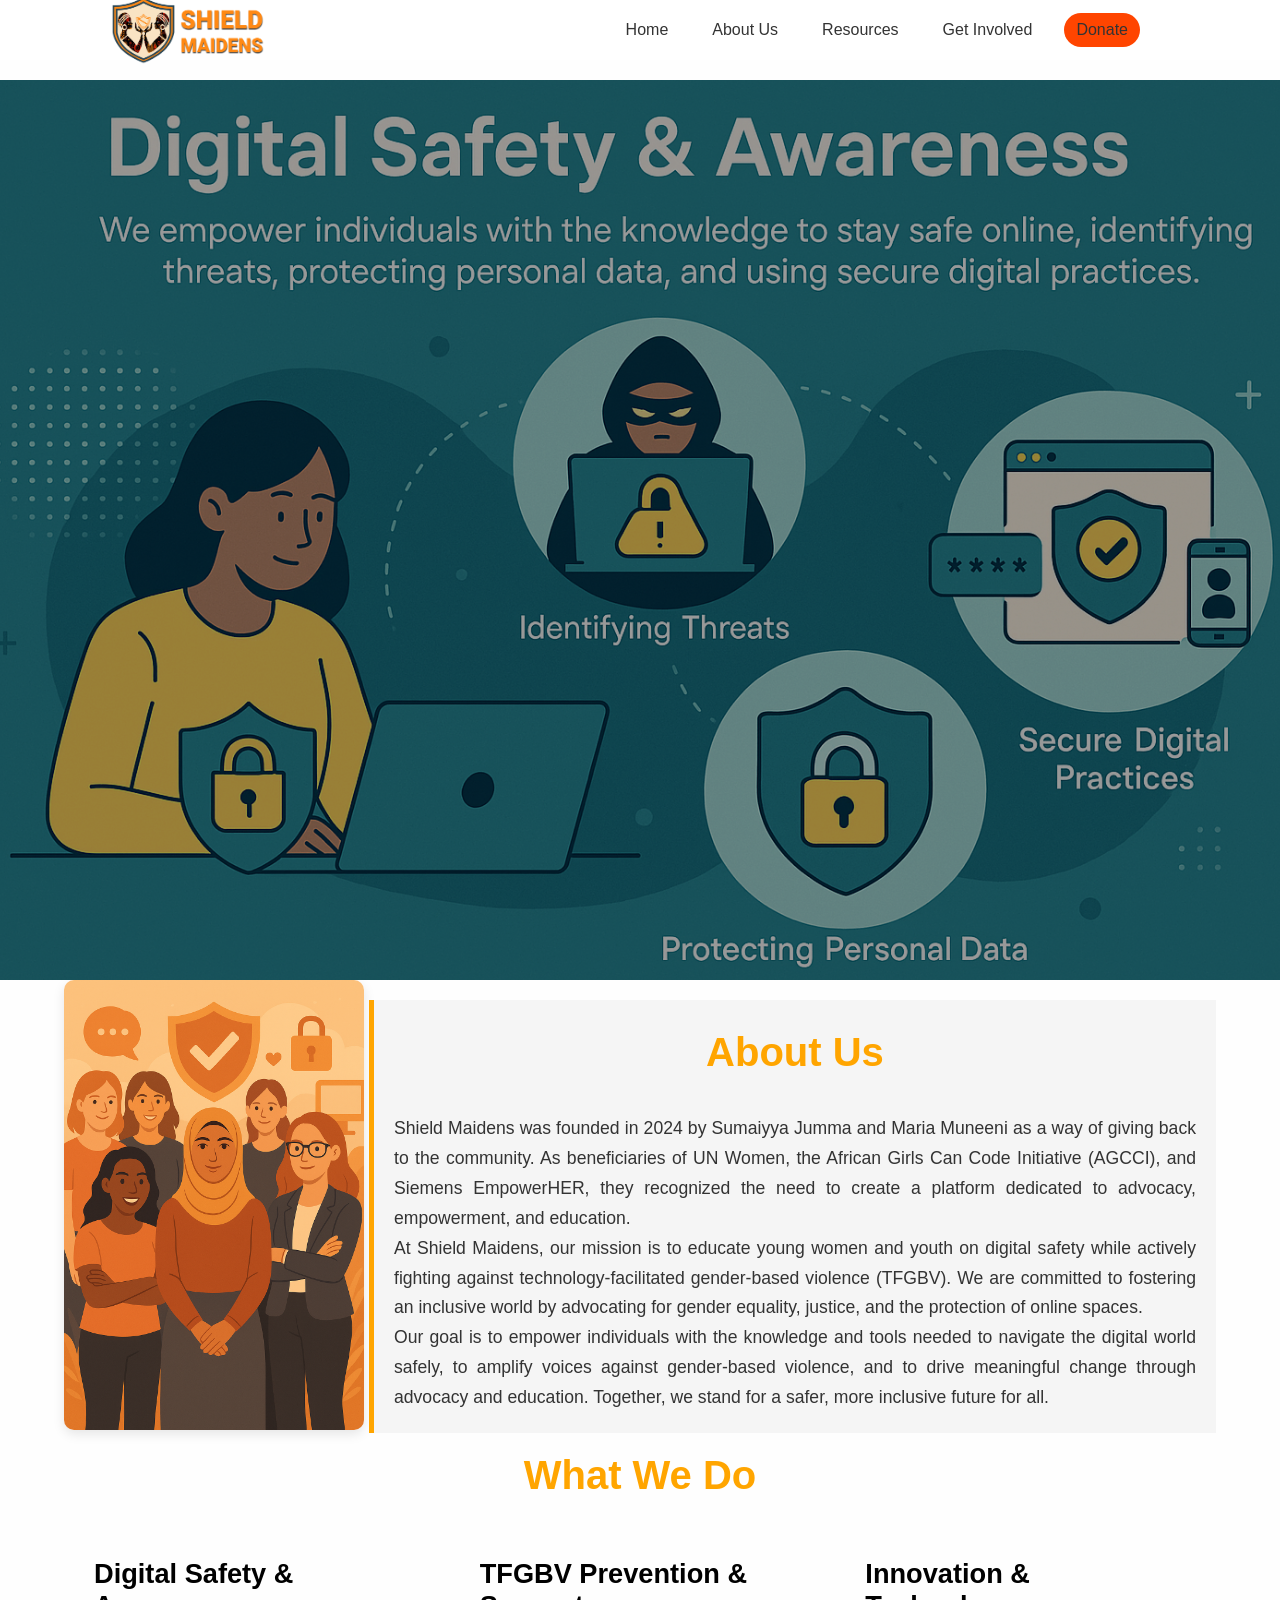
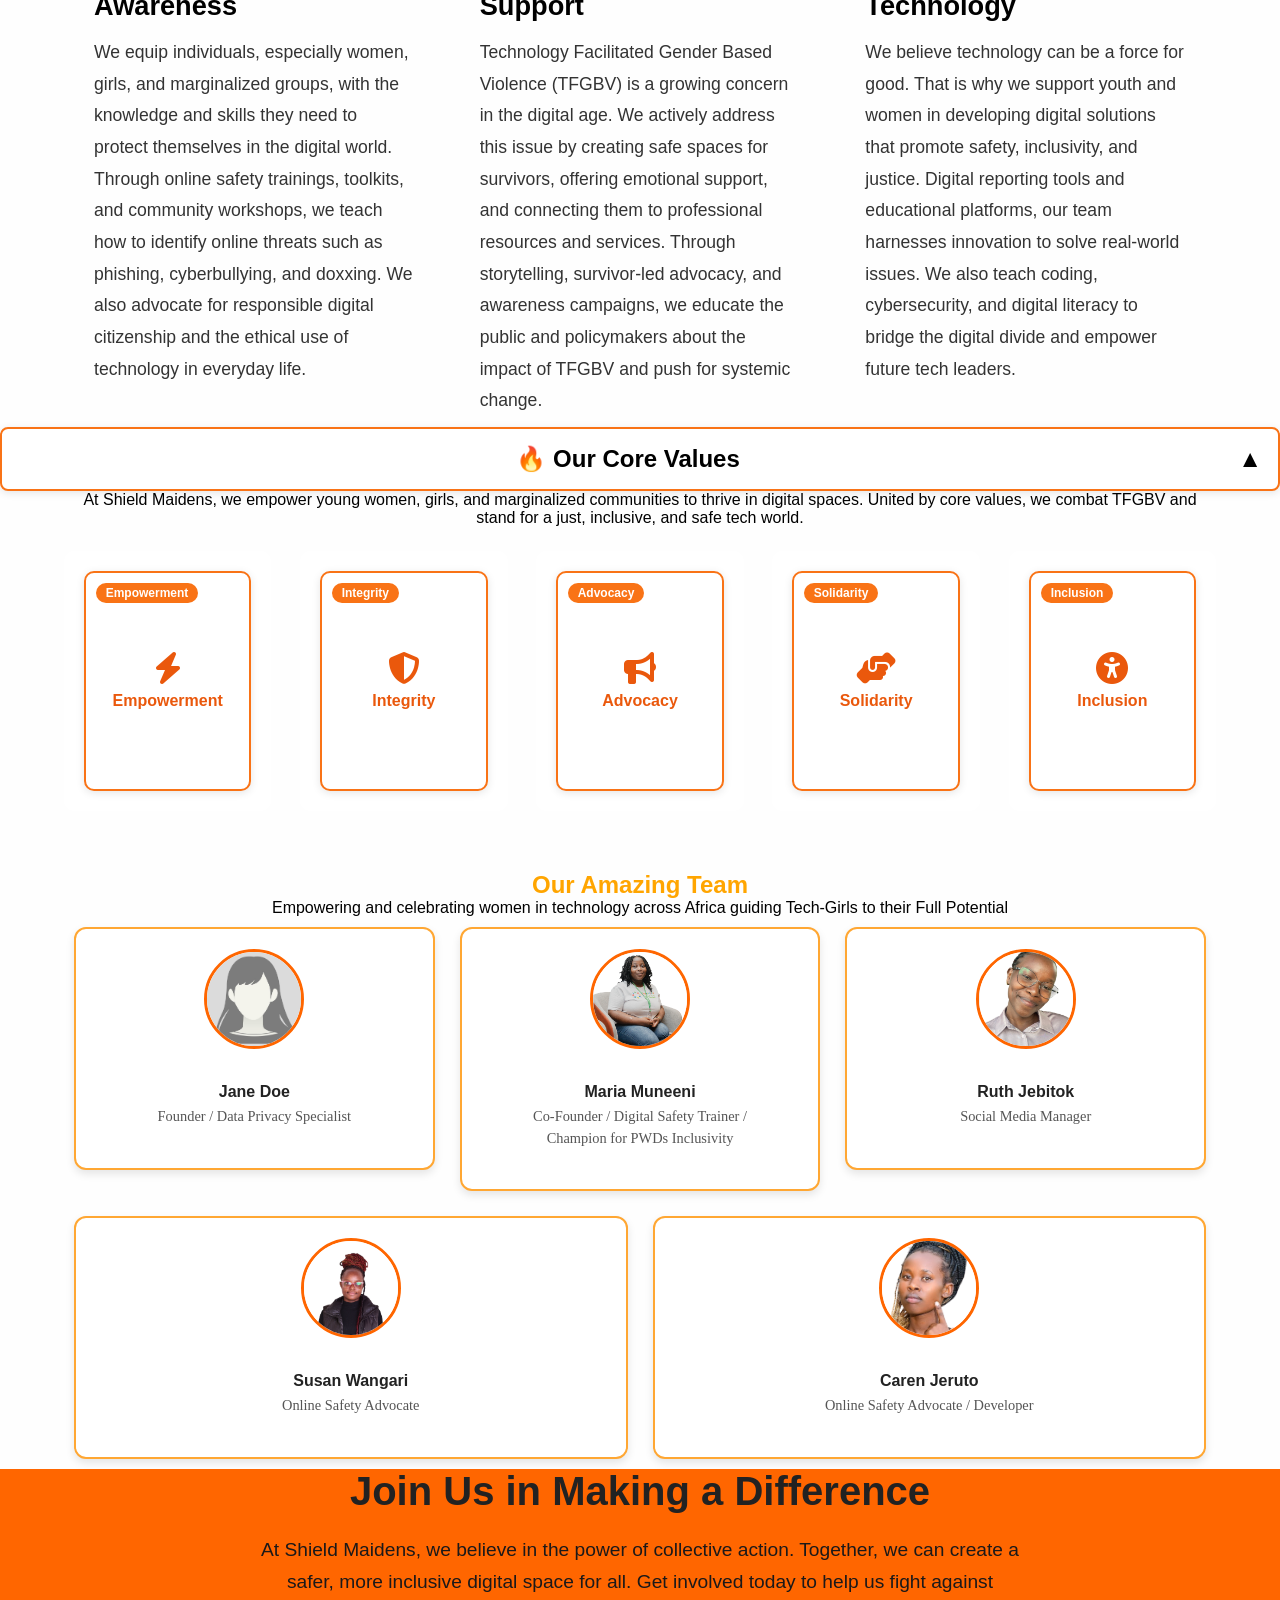
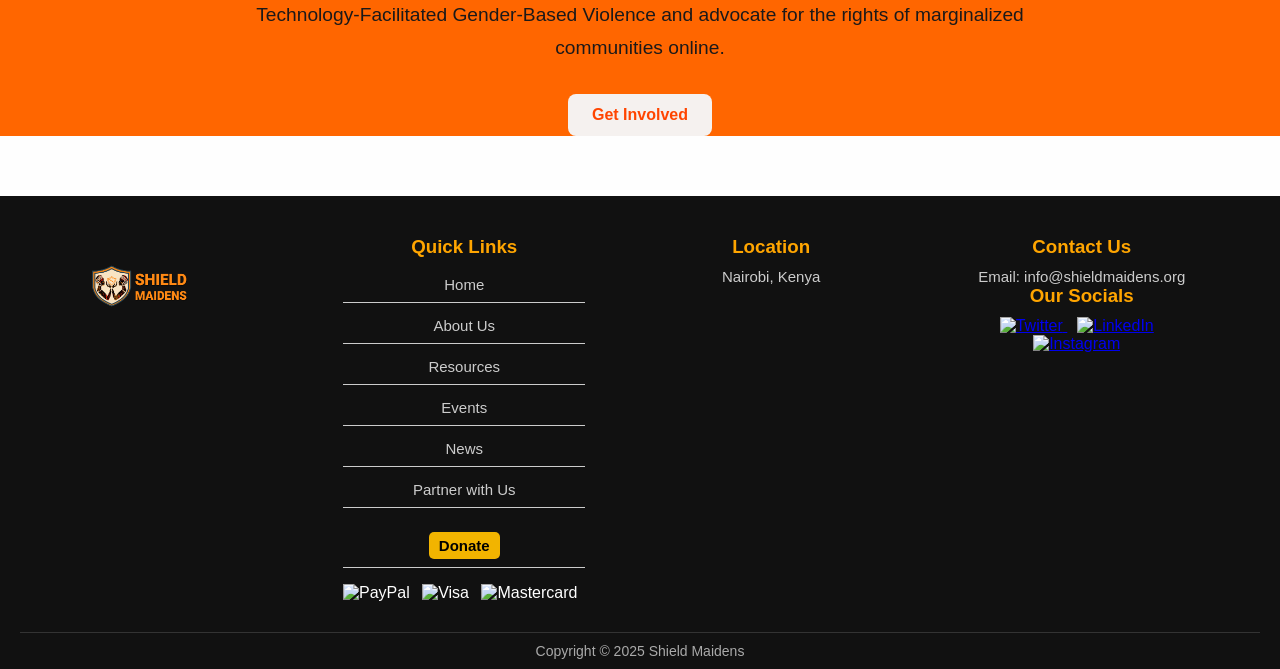
==== about us.html @ 5acba735 "Update about us page" ====
<!DOCTYPE html>
<html lang="en">
<head>
    <meta charset="UTF-8">
    <meta name="viewport" content="width=device-width, initial-scale=1.0">
    <title>About Us</title>
    <link rel="stylesheet" href="style.css">
       <!-- Add this in the <head> of your HTML -->
<link rel="stylesheet" href="https://cdnjs.cloudflare.com/ajax/libs/font-awesome/6.5.0/css/all.min.css">
    <style>
      

         /* Values page*/
         * {
          box-sizing: border-box;
        }
      
        body {
          font-family: sans-serif;
          margin: 0;
          background-color: #fefefe;
        }
      
        .values-section {
          padding: 2rem;
          background-color: #fff7ed;
        }
      
        summary {
          background-color: #ffffff;
          padding: 1.2rem;
          font-size: 1.6rem;
          font-weight: bold;
          color: #ea580c;
          text-align: center;
          border-radius: 10px;
          cursor: pointer;
          border: 2px solid #f97316;
          box-shadow: 0 2px 5px rgba(0,0,0,0.1);
        }
      
        summary::marker {
          display: none;
        }
      
        .values-intro {
          text-align: center;
          max-width: 900px;
          margin: 1.7rem auto;
          font-size: 1.3rem;
          color: black;
        }
      
        .values-cards {
          display: flex;
          flex-wrap: wrap;
          justify-content: center;
          gap: 1.5rem;
          margin-top: 2rem;
        }
      
        .card {
          width: 18%;
          min-width: 180px;
          perspective: 1000px;
        }
      
        .card-inner {
          width: 100%;
          height: 220px;
          position: relative;
          transition: transform 0.8s;
          transform-style: preserve-3d;
        }
      
        .card:hover .card-inner {
          transform: rotateY(180deg);
        }
      
        .card-front, .card-back {
          position: absolute;
          width: 100%;
          height: 100%;
          border-radius: 10px;
          backface-visibility: hidden;
          box-shadow: 0 2px 8px rgba(0,0,0,0.1);
          background-color: white;
          padding: 1rem;
          display: flex;
          flex-direction: column;
          align-items: center;
          justify-content: center;
          text-align: center;
        }
      
        .card-front {
          border: 2px solid #f97316;
          color: #ea580c;
          font-weight: bold;
        }
      
        .card-front i {
          font-size: 2rem;
          margin-bottom: 0.5rem;
          color: #ea580c;
        }
      
        .sticker {
          position: absolute;
          top: 10px;
          left: 10px;
          background: #f97316;
          color: white;
          font-size: 0.75rem;
          padding: 0.2rem 0.6rem;
          border-radius: 10px;
        }
      
        .card-back {
          transform: rotateY(180deg);
          background-color: #fff7ed;
          border: 2px solid #f97316;
          color: #444;
          font-size: 0.95rem;
          padding: 1rem;
        }
      
        @media (max-width: 1000px) {
          .card {
            width: 45%;
          }
        }
      
        @media (max-width: 600px) {
          .card {
            width: 90%;
          }
        }

/*action*/

.shield-cta-section {
    padding: 60px 20px;
    background: #FF6600 !important; /* strong orange background */
    color: rgb(27, 25, 25); /* dark text color */
    text-align: center; /* center the text */
}



.shield-cta-container {
    max-width: 900px;
    margin: auto;
}

.shield-cta-section h2 {
    font-size: 2.5rem;
    margin-bottom: 20px;
}

.shield-cta-intro {
    font-size: 1.2rem;
    max-width: 800px;
    margin: 0 auto 30px auto;
    line-height: 1.7;
}

.shield-cta-button {
    display: inline-block;
    padding: 15px 30px;
    font-size: 1.2rem;
    background-color: #ffffff;
    color: #FF6600;
    text-decoration: none;
    border-radius: 30px;
    transition: background-color 0.3s, color 0.3s;
}


.btn-get-involved {
    display: inline-block;
    background-color: #f5f1ef;
    color: orangered;
    padding: 12px 24px;
    border-radius: 8px;
    text-decoration: none;
    font-weight: bold;
    transition: background 0.3s;
}



/* What We Do Section Styles */
/* What We Do Section (Professional Style) */
/* Full-Width What We Do Section */
/* Reset default margin */
body {
  font-family: Arial, sans-serif;
  text-align: center;
 
  font-family: Arial, sans-serif;
margin: 0; /* Remove original margin */
padding-top: 80px; /* 👈 Adds space for the nav */
}

/* Full-width section */
#what-we-do {
  width: 100vw;
  background-color: #fff8f0;
  padding: 60px 0;
  box-sizing: border-box;
}

/* Heading */
#what-we-do h2 {
  color: orange;
  font-size: 2.5em;
  text-align: center;
  font-weight: 700;
  margin-bottom: 50px;
}

/* Content stretches full width */
/* Ensure no default spacing */
* {
  margin: 0;
  padding: 0;
  box-sizing: border-box;
}

/* Full-width section */
#what-we-do {
  width: 100%;
  background-color: #fff8f0;
  padding: 60px 0;
}

/* Heading style */
#what-we-do h2 {
  color: orange;
  font-size: 2.5em;
  text-align: center;
  font-weight: 700;
  margin-bottom: 50px;
}

/* Container: no max width, full width */
.what-we-do-content {
  width: 100%;
  display: block;
}

/* Each item full width */
.what-we-do-item {
  width: 100%;
  padding: 0 20px;
  margin-bottom: 40px;
}

/* Sub-headings */
.what-we-do-item h3 {
  color: black;
  font-size: 1.7em;
  font-weight: 600;
  margin-bottom: 15px;
  text-decoration: #000;
}

/* Paragraphs */
.what-we-do-item p {
  font-size: 1.1em;
  line-height: 1.8;
  color: #333;
}

/* Add this to your CSS */
.what-we-do-container {
  width: 100%;
  max-width: 100%;
  margin: 0 auto;
  padding: 0 40px; /* optional side padding for spacing */
  box-sizing: border-box;
}



#team-intro {
  margin-top: 100px;
  margin-bottom: 60px;
}

#team {
  margin-bottom: 100px;
}

.shield-cta-section {
  margin-top: 60px;
  margin-bottom: 60px;
}

footer {
  margin-top: 60px;
}



/*OUR VALUES*/

.values-section {
  background-color: #f3f4f6;
  padding: 2rem;
  font-family: sans-serif;
}

.values-container {
  max-width: 960px;
  margin: 0 auto;
}

summary {
  font-size: 1.5rem;
  font-weight: bold;
  color: #000;
  cursor: pointer;
  padding: 1rem;
  background-color: #fff;
  border-radius: 0.5rem;
  box-shadow: 0 2px 8px rgba(0, 0, 0, 0.1);
  list-style: none;
}

details[open] summary::after {
  content: "▲";
  float: right;
}

summary::after {
  content: "▼";
  float: right;
}

.values-intro {
  margin-top: 1rem;
  font-size: 1rem;
  color: black;
}

.values-cards {
  margin-top: 1.5rem;
  display: grid;
  gap: 1rem;
  grid-template-columns: repeat(auto-fit, minmax(250px, 1fr));
}

.value-card {
  background-color: #fff;
  padding: 1rem;
  border-radius: 0.75rem;
  box-shadow: 0 2px 6px rgba(0, 0, 0, 0.1);
}

.value-card h3 {
  color: #6b21a8;
  font-size: 1.2rem;
  margin-bottom: 0.5rem;
}

.value-card p {
  color:black;
  font-size: 1.03rem;
}
#team-intro {
  text-align: center;
  margin-top: 100px;
  margin-bottom: 40px;
}




/* Full-width container */
.team-container {
  display: flex;
  flex-wrap: wrap;
  justify-content: space-between; /* or: center */
  width: 100%;
  padding: 0 10px;
  box-sizing: border-box;
  gap: 10px; /* small spacing between items */
}

.team-container {
  display: flex;
  flex-wrap: wrap;
  justify-content: center;
  gap: 30px; /* adds space between cards */
  padding: 40px 20px; /* adds space around the whole container */
}

.team-member {
  background-color: #fff;
  border: 2px solid #ffa733;
  border-radius: 12px;
  padding: 20px;
  width: 200px;
  box-shadow: 0 4px 8px rgba(0, 0, 0, 0.1);
  text-align: center;
}

.team-member img {
  width: 100px;
  height: 100px;
  object-fit: cover;
  border-radius: 50%;
  margin-bottom: 10px;
}



/* Text styling */
.team-member h3 {
  margin: 0;
  font-size: 1em;
  font-weight: 700;
}

.team-member p {
  font-size: 0.9em;
  color: #555;
  margin: 5px 0 0 0;
}

@media (max-width: 600px) {
  .team-container {
    flex-direction: column;
    align-items: center;
  }

  .team-member {
    width: 90%;
  }
}

/* Footer Styles */
.footer {
  background: #111;
  color: #fff;
  padding: 40px 20px 10px;
  font-family: 'Segoe UI', sans-serif;
}

.footer-container {
  display: flex;
  flex-wrap: wrap;
  justify-content: space-around;
  align-items: flex-start;
  gap: 30px;
}

.footer-logo img {
  max-height: 100px;
}

.footer-links, .footer-location, .footer-contact {
  max-width: 250px;
}

.footer-links h3,
.footer-location h3,
.footer-contact h3 {
  margin-bottom: 10px;
  font-weight: bold;
}

.footer-links ul {
  list-style: none;
  padding: 0;
}

.footer-links ul li {
  margin-bottom: 6px;
}

.footer-links ul li a,
.footer-contact p,
.footer-location p {
  color: #ccc;
  text-decoration: none;
  font-size: 15px;
}
.footer-links h3 {
  color: orange;
}
.footer-location h3,
.footer-contact h3 {
  color: orange;
}

.footer-links .donate-btn {
  background-color: #f2b400;
  padding: 5px 10px;
  border-radius: 5px;
  display: inline-block;
  margin-top: 10px;
  font-weight: bold;
  color: #000;
}

.payment-icons img {
  margin-top: 10px;
  margin-right: 8px;
}

.social-icons a {
  margin-right: 10px;
}

.footer-bottom {
  text-align: center;
  margin-top: 30px;
  font-size: 14px;
  color: #aaa;
  border-top: 1px solid #333;
  padding-top: 10px;
}

.team-intro h2{
  color: orange;
}

.about-us {
  padding: 60px 5%;
  background-color: #f0f4f8;
}

.about-container {
  display: flex;
  align-items: flex-start;
  justify-content: center;
  gap: 50px;
  max-width: 1400px;
  margin: 0 auto;
  flex-wrap: wrap;
}

.about-image {
  flex: 0.5;
  max-width: 400px;
}

.wide-image {
  width: 100%;
  height: auto;
  border-radius: 16px;
  box-shadow: 0 4px 12px rgba(0, 0, 0, 0.1);
}

.about-text {
  flex: 2;
}

.about-text h2 {
  text-align: center;
  font-size: 2.5em;
  color: orange;
  margin-bottom: 30px;
}

.about-paragraphs {
  display: grid;
  grid-template-columns: repeat(auto-fit, minmax(300px, 1fr));
  gap: 20px;
}

.about-text p {
  font-size: 1.1em;
  line-height: 1.7;
  color: #333;
  margin-bottom: 0;
}


/* 📱 Responsive Adjustments */
@media (max-width: 768px) {
  .about-us .container {
    flex-direction: column;
    text-align: center;
  }

  .about-us .content,
  .about-us .image {
    flex: 1 1 100%;
  }

  .about-us .content h2 {
    font-size: 1.5em;
  }

  .about-us .content p {
    font-size: 1em;
  }
}

.about-container,
.what-we-do-container,
.values-cards,
.team-container {
    display: flex;
    justify-content: space-between;
    align-items: flex-start;
    
    max-width: 200%;
    gap: 5px;
    padding: 0 5%;
}

.about-image, .about-text {
    width: 48%;
}

.what-we-do-item,
.value-card,
.team-member {
    flex: 1 1 30%; /* Adjusts to 3 per row */
    margin: 10px;
    min-width: 250px;
}

.values-intro,
#team-intro p {
    max-width: 90%;
    margin: auto;
    text-align: center;
}

#what-we-do, .values-section, #team {
    padding: 40px 5%;
}

img {
    max-width: 100%;
    height: auto;
    border-radius: 2Opx;
}


.wide-image {
  width: 100%;
  max-width: 1500px; /* Adjust to control stretch limit */
  height: auto;
  border-radius: 12px;
  box-shadow: 0 4px 12px rgba(0, 0, 0, 0.1);
}

/* Base styling */
nav {
  display: flex;
  align-items: center;
  justify-content: space-between;
  background-color: white;
  padding: 15px 40px;
  position: fixed;
  top: 0;
  left: 0;
  width: 100%;
  z-index: 1000;
  height: 60px;
}


.nav-container {
  display: flex;
  justify-content: space-between;
  align-items: center;
}



.nav-links {
  display: flex;
  gap: 20px;
  align-items: center;

    margin-right: 100px; /* <-- Add this */
   
  white-space: nowrap; /* prevents breaking into 2 lines */

}

.nav-links a {
  text-decoration: none;
  color: #333;
  font-weight: 500;
}

.dropdown {
  position: relative;
}

.dropdown-content {
  display: none;
  position: absolute;
  background: white;
  box-shadow: 0 4px 6px rgba(0,0,0,0.1);
  top: 100%;
  left: 0;
  z-index: 1000;
}

.dropdown:hover .dropdown-content {
  display: block;
}


/* Responsive Mobile Menu */
/* General styles for the .nav element */
.nav {
  
}

/* Media query for tablets */
@media (max-width: 1024px) {
  .nav {
    width: 90%; /* Adjust width on tablets */
  }
}

/* Media query for small devices (phones) */
@media (max-width: 768px) {
  .nav {
    width: 100%; /* Full width on mobile devices */
    padding: 10px; /* Optional, adjust padding on smaller screens */
  }
}

/* Media query for very small devices (phones in portrait) */
@media (max-width: 480px) {
  .nav {
    width: 100%; /* Full width for very small screens */
    padding: 5px; /* Further adjust padding if necessary */
  }
}


.hero img {
   
  max-width: 600px; /* Set a max width */
  height: auto; /* Maintain aspect ratio */
  display: block;
  margin: 0 auto; /* Center the images */
  width: 100%; /* Ensures the image spans the full width */
  max-width: 100%; /* Prevents overflow */
  height: 400px; /* Keeps the height fixed */
  object-fit: cover; /* Ensures the image fills the width while maintaining a good aspect ratio */
  display: block;
}


/* Hide hamburger & menu by default */
.hamburger,
.side-menu {
  display: none;
}

/* Mobile styles only */
@media (max-width: 768px) {
  .hamburger {
    position: fixed;
    top: 15px;
    right: 20px;
    font-size: 24px;
    z-index: 1001;
    display: block;
    cursor: pointer;
    color: #333;
  }

  .side-menu {
    display: flex;
    flex-direction: column;
    position: fixed;
    top: 0;
    left: -250px;
    width: 250px;
    height: 100%;
    background-color: white;
    padding: 20px;
    box-shadow: 2px 0 5px rgba(0, 0, 0, 0.2);
    transition: left 0.3s ease;
    z-index: 1000;
  }

  .side-menu a {
    text-decoration: none;
    color: #333;
    font-weight: 600;
    margin: 15px 0;
  }

  .close-btn {
    align-self: flex-end;
    font-size: 20px;
    margin-bottom: 10px;
    cursor: pointer;
  }

  /* Hide original nav links */
  nav .nav-links {
    display: none !important;
  }
}

.logo{
  height: 200px !important;
}
    </style>
</head>
<body>
    <!-- Navigation Bar -->
    <nav>
      <a href="index.html" class="logo-link">
        <img src="images/sm_1_nobg.png" alt="Shield Maidens Logo" class="logo">
      </a>
    
      <div class="nav-links">
        <a href="index.html">Home</a>
        <a href="about us.html">About Us</a>
        <a href="resource&support.html">Resources</a>
        <div class="dropdown">
          <a href="#">Get Involved</a>
          <div class="dropdown-content">
            <a href="events.html">Events</a>
            <a href="news.html">News</a>
            <a href="partner.html">Partner with Us</a>
          </div>
        </div>
        <a href="donate.html" class="highlight">Donate</a>
      </div>
    </nav>

    <!-- Hamburger icon (mobile only) -->
<div class="hamburger" onclick="toggleMenu()">
  <i class="fas fa-bars"></i>
</div>

<!-- Side slide-in menu (mobile only) -->
<div class="side-menu" id="sideMenu">
  <div class="close-btn" onclick="toggleMenu()">
    <i class="fas fa-times"></i>
  </div>
  <a href="index.html">Home</a>
  <a href="about us.html">About Us</a>
  <a href="resource&support.html">Resources</a>
  <a href="events.html">Events</a>
  <a href="news.html">News</a>
  <a href="partner.html">Partner with Us</a>
  <a href="donate.html">Donate</a>
</div>

    

    <section class="hero-alt">
      <div class="image-container">
        <div class="color-overlay"></div>
        <img src="images/image.png" alt="Background 1" class="bg-image active">
        <img src="images/innovation.png" alt="Background 2" class="bg-image">
        <img src="images/prevent.png" alt="Background 3" class="bg-image">
        <img src="images/aboutus.png" alt="Background 4" class="bg-image">
    
        
        </div>
      </div>
    </section>

<!-- About Us Section -->
<section class="about-us">
  <div class="about-container">
      <div class="about-image"> 
          <img src="images/woman.png" alt="About Us" class="wide-image">
      </div>
      <div class="about-text">
          <h2 style="color: orange;">About Us</h2>
          <p>Shield Maidens was founded in 2024 by Sumaiyya Jumma and Maria Muneeni as a way of giving back to the community. As beneficiaries of UN Women, the African Girls Can Code Initiative (AGCCI), and Siemens EmpowerHER, they recognized the need to create a platform dedicated to advocacy, empowerment, and education.</p>
          <p>At Shield Maidens, our mission is to educate young women and youth on digital safety while actively fighting against technology-facilitated gender-based violence (TFGBV). We are committed to fostering an inclusive world by advocating for gender equality, justice, and the protection of online spaces.</p>
          <p>Our goal is to empower individuals with the knowledge and tools needed to navigate the digital world safely, to amplify voices against gender-based violence, and to drive meaningful change through advocacy and education. Together, we stand for a safer, more inclusive future for all.</p>
      </div>
  </div>
</section>

<!-- What We Do Section -->
<!-- What We Do Section -->
<section id="what-we-do">
  <h2>What We Do</h2>
  <div class="what-we-do-container">
      <div class="what-we-do-item">
          <h3>Digital Safety & Awareness</h3>
          <p>We equip individuals, especially women, girls, and marginalized groups, with the knowledge and skills they need to protect themselves in the digital world. Through online safety trainings, toolkits, and community workshops, we teach how to identify online threats such as phishing, cyberbullying, and doxxing. We also advocate for responsible digital citizenship and the ethical use of technology in everyday life.</p>
      </div>

      <div class="what-we-do-item">
          <h3>TFGBV Prevention & Support</h3>
          <p>Technology Facilitated Gender Based Violence (TFGBV) is a growing concern in the digital age. We actively address this issue by creating safe spaces for survivors, offering emotional support, and connecting them to professional resources and services. Through storytelling, survivor-led advocacy, and awareness campaigns, we educate the public and policymakers about the impact of TFGBV and push for systemic change.</p>
      </div>

      <div class="what-we-do-item">
          <h3>Innovation & Technology</h3>
          <p>We believe technology can be a force for good. That is why we support youth and women in developing digital solutions that promote safety, inclusivity, and justice. Digital reporting tools and educational platforms, our team harnesses innovation to solve real-world issues. We also teach coding, cybersecurity, and digital literacy to bridge the digital divide and empower future tech leaders.</p>
      </div>
  </div>
</section>


<!-- Tailwind Core Values Dropdown Cards Section -->
<section class="values-section">
  <details open>
    <summary>🔥 Our Core Values</summary>
    <p class="values-intro">
      At Shield Maidens, we empower young women, girls, and marginalized communities to thrive in digital spaces. United by core values, we combat TFGBV and stand for a just, inclusive, and safe tech world.
    </p>

    <div class="values-cards">
      <div class="card">
        <div class="card-inner">
          <div class="card-front">
            <div class="sticker">Empowerment</div>
            <i class="fas fa-bolt"></i>
            Empowerment
          </div>
          <div class="card-back">
            We uplift women and girls to confidently and safely lead in digital spaces, fighting TFGBV every step of the way.
          </div>
        </div>
      </div>

      <div class="card">
        <div class="card-inner">
          <div class="card-front">
            <div class="sticker">Integrity</div>
            <i class="fas fa-shield-alt"></i>
            Integrity
          </div>
          <div class="card-back">
            We are honest, ethical, and transparent in everything we do, building trust with our communities.
          </div>
        </div>
      </div>

      <div class="card">
        <div class="card-inner">
          <div class="card-front">
            <div class="sticker">Advocacy</div>
            <i class="fas fa-bullhorn"></i>
            Advocacy
          </div>
          <div class="card-back">
            We amplify marginalized voices and demand policies and protections that keep all users safe online.
          </div>
        </div>
      </div>

      <div class="card">
        <div class="card-inner">
          <div class="card-front">
            <div class="sticker">Solidarity</div>
            <i class="fas fa-hands-helping"></i>
            Solidarity
          </div>
          <div class="card-back">
            We stand with survivors and allies to build a community rooted in strength and resilience.
          </div>
        </div>
      </div>

      <div class="card">
        <div class="card-inner">
          <div class="card-front">
            <div class="sticker">Inclusion</div>
            <i class="fas fa-universal-access"></i>
            Inclusion
          </div>
          <div class="card-back">
            We celebrate diversity and ensure access for all, including those with disabilities, to participate equally in tech.
          </div>
        </div>
      </div>
    </div>
  </details>
</section>

<!-- Font Awesome for icons -->
<script src="https://kit.fontawesome.com/a076d05399.js" crossorigin="anonymous"></script>





<hr style="border: none; height: 60px;" />

<!-- Our Team Section -->
<section id="team-intro">
  <h2 style="color: orange;">Our Amazing Team</h2>
  <p>Empowering and celebrating women in technology across Africa guiding Tech-Girls to their Full Potential</p>
</section>

<section id="team">
  <div class="team-container">
      <div class="team-member">
          <img src="images/sumaiya.jpg" alt="Sumaiyya">
          <div class="team-info">
              <h3>Jane Doe</h3>
              <p>Founder / Data Privacy Specialist</p>
          </div>
      </div>
      <div class="team-member">
          <img src="images/mariah.png" alt="Maria">
          <div class="team-info">
              <h3>Maria Muneeni</h3>
              <p>Co-Founder / Digital Safety Trainer / Champion for PWDs Inclusivity</p>
          </div>
      </div>
      <div class="team-member">
          <img src="images/ruthi.png" alt="Ruth">
          <div class="team-info">
              <h3>Ruth Jebitok</h3>
              <p>Social Media Manager</p>
          </div>
      </div>
      <div class="team-member">
          <img src="images/new_2.jpg" alt="Ruth">
          <div class="team-info">
              <h3>Susan Wangari</h3>
              <p>Online Safety Advocate</p>
          </div>
      </div>
      <div class="team-member">
          <img src="images/rey.png" alt="Caren">
          <div class="team-info">
              <h3>Caren Jeruto</h3>
              <p>Online Safety Advocate / Developer</p>
          </div>
      </div>
  </div>
</section>


<section class="shield-cta-section">
    <div class="shield-cta-container">
        <h2>Join Us in Making a Difference</h2>
        <p class="shield-cta-intro">
            At Shield Maidens, we believe in the power of collective action. Together, we can create a safer, more inclusive digital space for all. Get involved today to help us fight against Technology-Facilitated Gender-Based Violence and advocate for the rights of marginalized communities online.
        </p>
        <a href="index.html#contact" class="btn-get-involved">Get Involved</a>
    </div>
</section>


 <!-- Footer -->
 <footer class="footer">
  <div class="footer-container">
      <div class="footer-logo">
          <img src="images/sm_1_nobg.png" alt="Shield Maidens Logo">
      </div>

      <div class="footer-links">
          <h3>Quick Links</h3>
          <ul>
              <li><a href="index.html">Home</a></li>
              <li><a href="about us.html">About Us</a></li>
              <li><a href="resource&support.html">Resources</a></li>
              <li><a href="events.html">Events</a></li>
              <li><a href="news.html">News</a></li>
              <li><a href="partner.html">Partner with Us</a></li>
              <li><a href="donate.html" class="donate-btn">Donate</a></li>
          </ul>
          <div class="payment-icons">
              <img src="https://www.paypalobjects.com/webstatic/mktg/logo/pp_cc_mark_111x69.jpg" alt="PayPal" height="20">
              <img src="https://img.icons8.com/color/48/000000/visa.png" alt="Visa" height="20">
              <img src="https://img.icons8.com/color/48/000000/mastercard.png" alt="Mastercard" height="20">
          </div>
      </div>

      <div class="footer-location">
          <h3>Location</h3>
          <p>Nairobi, Kenya</p>
      </div>

      <div class="footer-contact">
          <h3>Contact Us</h3>
          <p>Email: info@shieldmaidens.org</p>
          <h3>Our Socials</h3>
          <div class="social-icons">
            <a href="https://x.com/_shield_maidens" target="_blank">
                <img src="https://img.icons8.com/color/48/000000/twitter--v1.png" alt="Twitter"/>
            </a>
            <a href="https://www.linkedin.com/in/shield-maidens-47ab66329?" target="_blank">
                <img src="https://img.icons8.com/color/48/000000/linkedin.png" alt="LinkedIn"/>
            </a>
            <a href="https://www.instagram.com/the_shield_maidens/" target="_blank">
                <img src="https://img.icons8.com/color/48/000000/instagram-new--v1.png" alt="Instagram"/>
            </a>
        </div>
      </div>
  </div>
  <div class="footer-bottom">
      <p>Copyright © 2025 Shield Maidens</p>
  </div>
</footer>

  
<script>
  //heroes section


  const images = document.querySelectorAll('.bg-image');
  let current = 0;

  setInterval(() => {
    images[current].classList.remove('active');
    current = (current + 1) % images.length;
    images[current].classList.add('active');
  }, 4000); // change every 4 seconds


  function toggleMenu() {
    const menu = document.getElementById('sideMenu');
    if (menu.style.left === '0px') {
      menu.style.left = '-250px';
    } else {
      menu.style.left = '0px';
    }
  }
</script>


</body>
</html>
---- style.css ----
/* General Styles */
body {
    font-family:Georgia, 'Times New Roman', Times, serif;
    margin: 0;
    padding: 0;
    background-color: #f8f8f8;
    padding-top: 100px; /* Adjust this value to match your navbar height */
    
}

/* Center the popup in the middle of the screen */
.popup {
  display: none;
  position: fixed;
  top: 50%;
  left: 50%;
  transform: translate(-50%, -50%); /* Perfect centering */
  background-color: #fff;
  border: 2px solid #ff6600;
  border-radius: 10px;
  padding: 15px 25px;
  box-shadow: 0 0 20px rgba(255, 102, 0, 0.6);
  z-index: 1000;
  width: fit-content;
  max-width: 90%;
  pointer-events: auto;
}

/* Stylish popup content */
.popup-content {
  font-family: 'Impact', 'Arial Black', sans-serif;
  font-size: 18px;
  color: orange;
  text-align: center;
}

/* Close button styling */
.close-btn {
  float: right;
  font-size: 24px;
  cursor: pointer;
  color: #aaa;
}


.hero-alt {
  position: relative;
  height: 100vh;
  overflow: hidden;
}

.image-container {
  position: relative;
  height: 400px; /* adjust as needed */
  overflow: hidden;
}

.bg-image {
  position: absolute;
  width: 100%;
  height: 100%;
  object-fit: cover;
  opacity: 0;
  transition: opacity 1s ease-in-out;
}

.bg-image.active {
  opacity: 1;
  z-index: 1;
}

.text-overlay {
  position: absolute;
  bottom: 20px;
  left: 20px;
  color: white;
  z-index: 2;
}

.message {
  display: none;
  transition: opacity 1s ease-in-out;
}

.message.active {
  display: block;
}


/* Navigation */
/* Navigation Bar */
nav {
    display: flex;
    align-items: center;
    justify-content: space-between;
    background-color: white;
    padding: 15px 40px;
    position: fixed;
    top: 0;
    left: 0;
    width: 100%;
    z-index: 1000;
    height: 60px;
}

/* Logo image size control */
.logo-link img {
    height: 50px;
}

/* Right-side links */
.nav-links {
    display: flex;
    align-items: center;
    gap: 20px;
    margin-right: 140px; /* <-- Add this */
   
  white-space: nowrap; /* prevents breaking into 2 lines */
  
  
}

/* Navigation links */
nav a {
    color: rgb(26, 23, 23);
    text-decoration: none;
    padding: 8px 12px;
    transition: 0.3s;
}

/* Hover effect */
nav a:not(.logo-link):hover {
    background-color: #ff4500;
    color: white;
    border-radius: 15px;
}

/* Donate button style */
.highlight {
    background-color: #ff4500;
    color: white;
    padding: 8px 15px;
    border-radius: 20px;
    font-weight: bold;
}

.highlight:hover {
    background-color: #e67e22;
    color: white;
}


/* Logo */
.logo {
    height: 500px;                 /* You can make this larger if needed */
    width: auto;
    display: block;
    margin: 0 auto;
    padding: 20px 30px;            /* Fixed padding */
    background: transparent;
    filter: none;
    transition: none;             /* No transition on hover */
    pointer-events: auto;
}

/* Prevent any hover effect on logo */
.logo-link:hover {
    background-color: transparent !important;
}

/* RESPONSIVENESS */
@media (max-width: 988px) {
    .logo {
        height: 200px;
    }
}

@media (max-width: 480px) {
    .logo {
        height: 60px;
    }
}

  

/* Dropdown */
.dropdown {
    position: relative;
    display: inline-block;
}
.dropdown-content {
    display: none;
    position: absolute;
    background-color: #fff;
    min-width: 160px;
    box-shadow: 0px 8px 16px rgba(0,0,0,0.2);
    z-index: 1;
}
.dropdown-content a {
    color: black;
    padding: 12px 16px;
    display: block;
}
.dropdown:hover .dropdown-content {
    display: block;
    animation: flip 0.4s ease-in-out;
}
@keyframes flip {
    from { transform: rotateX(90deg); }
    to { transform: rotateX(0deg); }
    }






.cta {
    background-color: white;
    color: black;
    padding: 10px 20px;
    border: none;
    cursor: pointer;
}

.cta:hover {
    background-color: #222;
    color: white;
}

.learn {
    text-align: center;
    padding: 40px;
    background-color: #f8f8f8;
}

.cyber-images {
    display: flex;
    justify-content: center;
    align-items: center;
    gap: 20px; /* Adds space between images */
    margin-top: 20px;
}

.cyber-images img {
    width: 120px; /* Adjust size */
    height: auto;
    border-radius: 10px; /* Slight curve for a modern look */
    transition: transform 0.3s ease-in-out;
}

.cyber-images img:hover {
    transform: scale(1.1); /* Slight zoom effect */
}


/* Learn Section */
.learn {
    padding: 40px;
    text-align: center;
}

/* Our Team */
/* Our Team */
#team {
    text-align: center;
    padding: 40px;
    background-color: #fff;
    overflow-x: auto; /* Allow horizontal scroll if needed */
}

.team-container {
    display: flex;
    flex-wrap: nowrap; /* Keep all cards on one line */
    justify-content: flex-start; /* Start from left */
    gap: 30px;
    padding: 50px 20px;
}

.team-member {
    background-color: #ff8c00;
    color: white;
    padding: 20px;
    border-radius: 5px;
    transition: 0.3s;
    width: 250px; /* Fixed width */
    flex: 0 0 auto; /* Prevent shrinking */
    text-align: center;
}

.team-member img {
    width: 100%;
    height: auto;
    border-radius: 50%; /* Make images circular */
    margin-bottom: 15px;
}



.team-info h3 {
    margin: 10px 0 5px;
    font-size: 20px;
}

.team-info p {
    font-size: 18px;
    font-family: Georgia, 'Times New Roman', Times, serif;
}



/* Contact */
.contact {
    padding: 40px;
    text-align: center;
    display: flex;
    justify-content: center;
    gap: 20px; /* Space between the two sections */
}

/* Container for both sections */
.contact-container {
    display: flex;
    justify-content: center;
    flex-wrap: wrap;
    gap: 20px;
    width: 100%;
}

/* Contact Us & Mailing List Sections */
#contact, #mailing-list {
    width: 45%;
    padding: 20px;
   
}

/* Form Styling */
.contact form {
    display: flex;
    flex-direction: column;
    align-items: center;
}

/* Inputs & Textarea */
.contact input, .contact textarea {
    width: 80%;
    padding: 10px;
    margin: 5px 0;
}

/* Buttons */
.contact button {
    background-color: #222;
    color: white;
    padding: 10px 20px;
    border: none;
    cursor: pointer;
    border-radius: 5px;
}

h2 {
    text-align: center;
}

/* Emojis in Titles */
#contact h2::before {
    content: "📞 ";
}

#mailing-list h2::before {
    content: "📩 ";
}

/* General Input & Button Styling */
input, textarea, button {
    width: 100%;
    padding: 10px;
    margin-top: 10px;
    border-radius: 5px;
    border: 1px solid #ccc;
}

button {
    background-color: #75490f;
    color: white;
    cursor: pointer;
}

button:hover {
    background-color: #b37c17;
}
 .milestones h3{
    color: #ff4500;
}

/* Footer */

.footer {
  background: #111;
  color: #fff;
  padding: 40px 0 10px;
  font-family: 'Segoe UI', sans-serif;
  width: 100vw;
  box-sizing: border-box;
  margin-left: calc(-50vw + 50%);
  position: relative;
}


.footer-container {
  display: flex;
  flex-wrap: wrap;
  justify-content: space-around;
  align-items: flex-start;
  gap: 30px;
}

.footer-logo img {
  max-height: 150px;
}

.footer-links, .footer-location, .footer-contact {
  max-width: 250px;
}

.footer-links h3,
.footer-location h3,
.footer-contact h3 {
  margin-bottom: 10px;
  font-weight: bold;
}
.footer-links h3 {
  color: orange;
}
.footer-location h3,
.footer-contact h3 {
  color: orange;
}



.footer-links ul {
  list-style: none;
  padding: 0;
}

.footer-links ul li {
  margin-bottom: 6px;
}

.footer-links ul li a,
.footer-contact p,
.footer-location p {
  color: #ccc;
  text-decoration: none;
  font-size: 15px;
}

.footer-links .donate-btn {
  background-color: #f2b400;
  padding: 5px 10px;
  border-radius: 5px;
  display: inline-block;
  margin-top: 10px;
  font-weight: bold;
  color: #000;
}

.payment-icons img {
  margin-top: 10px;
  margin-right: 8px;
}

.social-icons a {
  margin-right: 10px;
}

.footer-bottom {
  text-align: center;
  margin-top: 30px;
  font-size: 14px;
  color: #aaa;
  border-top: 1px solid #333;
  padding-top: 10px;
}



  
  /* Make sure it stacks only on smaller screens */
  @media (max-width: 768px) {
    .footer-container {
      flex-direction: column;
      align-items: center;
      text-align: center;
    }
  
    .footer-section {
      margin-bottom: 20px;
    }
  }
  



/* Sections */
section {
    padding: 50px;
    text-align: center;
}

/* Sections */
section {
    background: white;
    margin: 20px;
    padding: 20px;
    border-radius: 10px;
    box-shadow: 0px 0px 10px rgba(0, 0, 0, 0.1);
    transition: transform 0.3s ease-in-out;
}
section {
    background: none !important;
    margin: 0 !important;
    padding: 0 !important;
    border-radius: 0 !important;
    box-shadow: none !important;
    transition: none !important;
}



/* General Section Styling */
section {
    background: none; /* Removed white box */
    margin: 40px 0; /* Adds spacing between sections */
    padding: 0;
    border-radius: 0;
    box-shadow: none;
}

/* What We Do Section */
#what-we-do {
    text-align: left;
    padding: 40px 20px;
    background: none; /* Remove gray background if preferred */
}

#what-we-do h2 {
    font-size: 2.8em;
    margin-bottom: 40px;
    color: #222;
    text-align: center;
}

.what-we-do-container {
    display: block; /* Stack each item vertically */
    max-width: 800px;
    margin: 0 auto;
}

.what-we-do-card {
    background: none;
    border-radius: 0;
    box-shadow: none;
    padding: 0;
    width: 100%;
    text-align: left;
    margin-bottom: 40px;
}

/* Removed .what-we-do-card:hover rule entirely */

.what-we-do-card h3 {
    font-size: 1.8em;
    margin-bottom: 10px;
    color: #000;
    font-weight: 600;
}

.what-we-do-card p {
    font-size: 1.1em;
    font-family: "Segoe UI", Arial, sans-serif;
    line-height: 1.8;
    color: #444;
}


/* Team Section */
#team {
    display: flex;
    justify-content: center;
    gap: 20px;
}

.team-member {
    text-align: center;
}

.team-member img {
    width: 100px;
    height: 100px;
    border-radius: 50%;
    border: 3px solid #ff6600;
}



nav ul {
    list-style: none;
    padding: 0;
}

nav ul li {
    display: inline;
    margin: 0 15px;
}

nav ul li a {
    color: white;
    text-decoration: none;
}

h2 {
    text-align: center;
    color: #222;
}

/* Safety Cards */
.safety-cards {
    display: flex;
    justify-content: center;
    gap: 15px;
    flex-wrap: wrap;
    padding: 20px;
}

.card {
    background: white;
    padding: 20px;
    width: 250px;
    border-radius: 10px;
    text-align: center;
   
}
.card h3{
    
    color: #ff4500
}

.card:hover {
   
    background-color: black;
    color: white;
}

/*TEAM*/
#team {
    text-align: center;
    padding: 50px 0px;
    background-color: #f9f9f9;
}

#team h2 {
    font-size: 32px;
    margin-bottom: 30px;
    color: #333;
}

.team-container {
    display: flex;
    flex-wrap: wrap;
    justify-content: center;
    gap: 20px;
    max-width: 1200px;
    margin: 0 auto;
}

.team-member {
    width: 280px;
    background: #fff;
    border: 2px solid #d29a00; /* pink border */
    border-radius: 15px;
    overflow: hidden;
    text-align: center;
    box-shadow: 0px 4px 10px rgba(0, 0, 0, 0.08);
}

.team-member img {
    width: 70%;
    height: 220px;
    object-fit: cover;
}

.team-info {
    padding: 20px;
}

.team-info h3 {
    font-size: 20px;
    margin: 10px 0 5px;
    font-weight: bold;
    color: #222;
}

.team-info p {
    font-size: 14px;
    color: #666;
    line-height: 1.5;
}

/* Events */
.events-container {
    display: flex;
    justify-content: center;
    gap: 20px;
    padding: 20px;
}

.event {
    background: white;
    padding: 15px;
    width: 200px;
 
    text-align: center;
}

.event img {
    width: 100%;
   
}

#next-session {
  width: 100vw; /* full viewport width */
  margin: 0;
  padding: 40px 0;
  background-color: #f9f9f9; /* optional for contrast */
}

#next-session h2 {
  text-align: center;
  margin-bottom: 30px;
}

.session-container {
  display: flex;
  justify-content: center;
  flex-wrap: wrap;
  gap: 20px;
  padding: 0 20px;
  max-width: 1200px;
  margin: 0 auto;
}

.session-card {
  flex: 1 1 300px;
  background: white;
  padding: 20px;
  box-shadow: 0 2px 10px rgba(0,0,0,0.1);
  border-radius: 10px;
  text-align: center;
}

.session-card img {
  width: 100%;
  height: auto;
  border-radius: 8px;
}

.event-link {
  display: inline-block;
  margin-top: 10px;
  padding: 10px 20px;
  background: #007BFF;
  color: white;
  text-decoration: none;
  border-radius: 5px;
}

.event-link:hover {
  background: #0056b3;
}

.session-container {
    display: flex;
    justify-content: center;
    gap: 20px;
    flex-wrap: wrap;
}
.session-card {
    background: #fff;
    padding: 15px;

    width: 280px;
 
}


.session-card img {
    width: 100%;
 
    height: 150px;
    object-fit: cover;
}
.session-card p {
    font-size: 14px;
    color: #333;
}
.event-link {
   
    text-decoration: none;
    background-color: orangered;
    color: #fff;
    padding: 10px;
  
    margin-top: 10px;
    transition: background 0.3s;
}
.event-link:hover {
    background-color: #0056b3;
}
/* Contact Form */
form {
    text-align: center;
    padding: 20px;
}

form input, form textarea {
    width: 80%;
    margin: 10px 0;
    padding: 10px;
    border: 1px solid #ccc;
    border-radius: 5px;
}

button {
    background: black;
    color: white;
    padding: 10px 15px;
    border: none;
    cursor: pointer;
}

button:hover {
    background: gray;
}




/* Contact Form */
form {
    display: flex;
    flex-direction: column;
    max-width: 400px;
    margin: auto;
}

input, textarea {
    margin: 10px 0;
    padding: 10px;
    border-radius: 5px;
    border: 1px solid #ddd;
}

button {
    background: #ff6600;
    color: white;
    padding: 10px;
    border: none;
    cursor: pointer;
    transition: 0.3s;
}

button:hover {
    background: #cc5500;
}




/* Contact Form */
form {
    display: flex;
    flex-direction: column;
    align-items: center;
}

input, textarea {
    width: 50%;
    padding: 10px;
    margin: 10px 0;
    border: 1px solid #ccc;
    border-radius: 5px;
}

button {
    padding: 10px 20px;
    background-color: #ff6600;
    color: white;
    border: none;
    cursor: pointer;
}

button:hover {
    background-color: #333;
}



.popup-content {
    background-color: white;
    padding: 30px; /* Increased padding for a bigger popup */
    border-radius: 10px;
    width: 400px; /* Width of the popup */
    max-width: 80%; /* To make sure it's responsive */
    box-shadow: 0px 4px 8px rgba(0, 0, 0, 0.1);
}

.popup-content h2, .popup-content p {
    font-size: 18px; /* Increase font size for title and message */
    line-height: 1.5; /* Space out the lines for better readability */
}

.popup-content p {
    font-size: 16px; /* You can adjust this for the message size */
}

#eventPopup {
    display: none;
    position: fixed;
    top: 50%;
    left: 50%;
    transform: translate(-50%, -50%);
    z-index: 1000; /* Ensure the popup appears on top */
    width: 100%;
    height: 100%;
    background-color: rgba(0, 0, 0, 0.5); /* Semi-transparent background */
}

#eventPopup .popup-content {
    width: 80%;
    max-width: 600px; /* This ensures the popup doesn’t get too wide */
    font-size: 16px; /* Adjust overall text size */
    margin: 0 auto; /* Ensures it's centered horizontally */
}

.close-btn {
    font-size: 30px; /* Adjust close button size */
    color: #aaa;
    cursor: pointer;
}




/* CSS */


.hero-alt {
  height: 100vh;
  width: 100%;
  background: url('images/May3.png') no-repeat top center;
  background-size: cover;
  background-position: top; /* try 'center' or 'bottom' if needed */
}


.image-container {
  position: absolute;
  top: 0;
  left: 0;
  height: 100%;
  width: 100%;
}

.bg-image {
  width: 100%;
  height: 100%;
  object-fit: cover;
  object-position: top;  /* or 'center' or 'bottom' */
  position: absolute;
  top: 0;
  left: 0;
  display: block;
}



.text-overlay {
  position: absolute;
  bottom: 0;
  left: 0;
  width: 100%;
  padding: 40px 20px;
  
  color: white;
  text-align: center;
  z-index: 2;
}

.message {
  margin: 15px auto;

  padding: 15px 25px;
  border-radius: 10px;
  max-width: 90%;
  font-size: 1.2em;
  line-height: 1.5;
}



/* About Us Section */
.about-us {
    display: flex;
    align-items: center;
    padding: 50px;
    background-color: #f4f4f4;
}

.about-container {
    display: flex;
    max-width: 1200px;
    margin: auto;
    align-items: center;
}

.about-image img {
    width: 300px;
    height: auto;
    border-radius: 10px;
}

.about-text {
    margin-left: 30px;
}

.about-text h2 {
    font-size: 2em;
    color: #333;
}

.about-text p {
    font-size: 1.2em;
    color: #272525;
}
.hero img {
   
    max-width: 600px; /* Set a max width */
    height: auto; /* Maintain aspect ratio */
    display: block;
    margin: 0 auto; /* Center the images */
    width: 100%; /* Ensures the image spans the full width */
    max-width: 100%; /* Prevents overflow */
    height: 400px; /* Keeps the height fixed */
    object-fit: cover; /* Ensures the image fills the width while maintaining a good aspect ratio */
    display: block;
}


.social-section {
    display: flex;
    justify-content: space-between;
    gap: 15px;
    padding: 20px;
    background-color: #f5f5f5;
    flex-wrap: wrap;
}

.social-box {
    width: 30%;
    min-height: 500px;
    
    padding: 10px;
    background: white;
    border-radius: 8px;
    overflow: hidden;
    text-align: center;
}

.follow-btn {
    margin-bottom: 10px;
}

.instagram-btn {
    background: #E1306C;
    color: white;
    text-decoration: none;
    padding: 8px 15px;
    border-radius: 5px;
    font-weight: bold;
   
}

@media (max-width: 768px) {
    .social-section {
        flex-direction: column;
        align-items: center;
    }
    .social-box {
        width: 100%;
    }
}

.about-text {
    width: 80%; /* Adjust width as needed */
    margin: 20px auto; /* Centering the block */
    padding: 20px;
    background-color: #f5f5f5; /* Light background for contrast */
    border-left: 5px solid orange; /* Stylish left border */
    text-align: justify; /* Justifies text for better readability */
    line-height: 1.6; /* Increases line spacing */
    font-size: 16px;
    font-family: Arial, sans-serif;
}



/* heroes section */


.hero-alt {
  position: relative;
  height: 100vh;
  overflow: hidden;
}

.image-container {
  position: relative;
  width: 100%;
  height: 100%;
}

.bg-image {
  position: absolute;
  top: 0;
  left: 0;
  width: 100%;
  height: 100%;
  object-fit: cover;
  opacity: 0;
  transition: opacity 1s ease-in-out, transform 1s ease-in-out;
  z-index: 0;
}

.bg-image.active {
  opacity: 1;
  transform: scale(1.05); /* small pop effect */
  z-index: 1;
}

.color-overlay {
  position: absolute;
  top: 0;
  left: 0;
  width: 100%;
  height: 100%;
  background: rgba(0, 0, 0, 0.4); /* dark overlay */
  z-index: 2;
  pointer-events: none;
}




  /* News page*/
   header {
            background-color: #000;
            padding: 10px 20px;
            display: flex;
            align-items: center;
            justify-content: space-between;
        }
        header nav a {
            color: #fff;
            margin: 0 10px;
            text-decoration: none;
            font-weight: bold;
        }
        header nav a.active {
            color: #FFA500;
        }
        .logo {
            height: 50px;
        }
        .news-section {
            padding: 40px 20px;
            max-width: 1000px;
            margin: auto;
        }
        .news-section h2 {
            color: #FFA500;
            text-align: center;
            margin-bottom: 30px;
        }
        .milestone-card, .event-card {
            background-color: #f2f2f2;
            border-left: 8px solid #FFA500;
            margin-bottom: 20px;
            padding: 15px 20px;
            border-radius: 8px;
            box-shadow: 0 4px 8px rgba(0,0,0,0.1);
        }
        .year, .month {
            font-weight: bold;
            color: #000;
        }
        footer {
            background-color: #000;
            color: #fff;
            text-align: center;
            padding: 20px 10px;
        }
        @media screen and (max-width: 600px) {
            header nav a {
                display: block;
                margin: 10px 0;
            }
            .news-section {
                padding: 20px 10px;
            }
        }

        /*events page*/
       
        
    
        #calendar {
            max-width: 900px;
            margin: 40px auto;
        }
        .event-section {
            max-width: 900px;
            margin: 20px auto;
            text-align: left;
        }
        .events-container {
            display: flex;
            justify-content: space-between;
        }
        .events-list {
            width: 45%;
            padding: 15px;
            border: 1px solid #ddd;
            border-radius: 5px;
            background: #f9f9f9;
        }
        h3 {
            color: #0073e6;
        }
        ul {
            list-style-type: none;
            padding: 0;
        }
        li {
            padding: 8px;
            border-bottom: 1px solid #ccc;
        }

        /* Main section */

  
  /* Left box */
  .partner-left {
    flex: 1;
    min-width: 280px;
  }
  
  .partner-left span {
    display: inline-block;
    background-color: orange;
    color: white;
    font-weight: bold;
    font-size: 14px;
    padding: 6px 14px;
    border-radius: 5px;
    margin-bottom: 20px;
  }
  
  .partner-left h2 {
    font-size: 36px;
    font-weight: 800;
    color: black;
    line-height: 1.3;
  }
  
  /* Right box */
  .partner-right {
    flex: 1;
    min-width: 280px;
  }
  
  .partner-right h3 {
    font-size: 22px;
    color: #000;
    font-weight: bold;
    margin-bottom: 16px;
  }
  
  .partner-right p {
    font-size: 18px;
    color: #333;
    margin-bottom: 15px;
    font-family:Georgia, 'Times New Roman', Times, serif;
  }
  
  /* Contact link */
  .partner-right a {
    color: orange;
    font-weight: bold;
    text-decoration: none;
  }
  
  /* Button style */
  .partner-section {
  display: flex;
  flex-wrap: wrap;
  padding: 100px 40px 60px 40px; /* 👈 Top padding ensures content drops below nav */
  background: #fff;
  justify-content: center;
  align-items: flex-start;
  gap: 50px;
}

  main {
    padding-top: 100px;
  }
  
  
  
  /* Update contact-btn to add bottom spacing */
  .contact-btn {
    background-color: orange;
    color: white;
    padding: 12px 26px;
    border: none;
    border-radius: 6px;
    font-size: 16px;
    font-weight: 600;
    cursor: pointer;
    margin-top: 20px;
    margin-bottom: 60px; /* ADD THIS: gives spacing before footer */
    transition: background-color 0.3s ease;
  }
  
  
  .contact-btn:hover {
    background-color: #e67300;
  }
  
  /* Responsive design */
  @media (max-width: 768px) {
    .partner-section {
      flex-direction: column;
      padding: 40px 20px;
      text-align: center;
    }
  
    .partner-left h2 {
      font-size: 28px;
    }
  
    .partner-right h3 {
      font-size: 20px;
    }
  
    .partner-right p {
      font-size: 15px;
    }
  
    .contact-btn {
      width: 100%;
      max-width: 300px;
    }
  }


  /* donation page*/

  .container {
    max-width: 600px;
    margin: 3rem auto;
    background-color: #fff;
    padding: 2rem;
    border-radius: 10px;
    box-shadow: 0 2px 10px rgba(0,0,0,0.1);
  }
  
  h1 {
    text-align: center;
    color: #f89009;
  }
  
  .intro {
    text-align: center;
    margin-bottom: 20px;
  }
  
  label {
    display: block;
    margin-top: 1.2rem;
    font-weight: bold;
  }
  
  input[type=\"text\"],
  input[type=\"email\"],
  input[type=\"tel\"],
  input[type=\"number\"],
  select,
  textarea {
    width: 100%;
    padding: 0.6rem;
    margin-top: 0.4rem;
    border: 1px solid #ccc;
    border-radius: 5px;
  }
  
  textarea {
    resize: vertical;
  }
  
  .preset-amounts {
    display: flex;
    flex-wrap: wrap;
    gap: 10px;
    margin-top: 10px;
  }
  
  .amount-btn {
    background-color: #eee;
    border: 1px solid #ccc;
    padding: 10px 15px;
    border-radius: 5px;
    cursor: pointer;
  }
  
  .amount-btn.active {
    background-color: #f0a80d;
    color: #fff;
    border-color: #c5b90f;
  }
  
  #summaryText {
    margin-top: 1rem;
    font-weight: bold;
  }
  
  button[type=\"submit\"] {
    background-color: #f5a91d;
    color: white;
    border: none;
    padding: 0.8rem 1.5rem;
    margin-top: 1.5rem;
    width: 100%;
    font-size: 1rem;
    border-radius: 5px;
    cursor: pointer;
  }
  
  button[type=\"submit\"]:hover {
    background-color: #e6a20f;
  }




 
  .recent-tweets blockquote.twitter-tweet {
    zoom: 0.5;
    -moz-transform: scale(0.5);
    -moz-transform-origin: top left;
    -webkit-transform: scale(0.5);
    -webkit-transform-origin: top left;
    transform: scale(0.5);
    transform-origin: top left;
    margin-bottom: -150px;
  }


  /* 📱 Mobile Optimization */
@media (max-width: 600px) {
    /* Navigation Bar */
    nav {
      flex-direction: column;
      align-items: flex-start;
      padding: 10px 20px;
      height: auto;
    }
  
    .nav-links {
      flex-direction: column;
      width: 100%;
      align-items: flex-start;
      gap: 10px;
      margin-top: 10px;
    }
  
    nav a {
      width: 100%;
      padding: 12px;
      font-size: 16px;
    }
  
    .logo-link img {
      height: 40px;
    }
  
    .logo {
      height: 100px;
    }
  
    
  
    /* About Us */
    .about-us, .about-container {
      flex-direction: column;
      text-align: center;
      padding: 20px;
    }
  
    .about-image img {
      width: 90%;
    }
  
    .about-text {
      margin-left: 0;
      width: 100%;
    }
  
    /* Safety Cards */
    .safety-cards {
      flex-direction: column;
      align-items: center;
    }
  
    .card {
      width: 90%;
    }
  
    /* Team Section */
    .team-container {
      flex-direction: column;
      align-items: center;
    }
  
    .team-member {
      width: 90%;
    }
  
    /* Session Cards */
    .session-container {
      flex-direction: column;
      align-items: center;
    }
  
    .session-card {
      width: 90%;
    }
  
    /* Contact Section */
    .contact-container {
      flex-direction: column;
      align-items: center;
    }
  
    #contact, #mailing-list {
      width: 90%;
    }
  
    form input, form textarea {
      width: 100%;
    }
  
    /* Social Section */
    .social-section {
      flex-direction: column;
      align-items: center;
    }
  
    .social-box {
      width: 90%;
    }
  
    /* Partner Section */
    .partner-section {
      flex-direction: column;
      text-align: center;
      padding: 20px;
    }
  
    .partner-left, .partner-right {
      width: 100%;
    }
  
    
  
    /* Popup */
    #eventPopup .popup-content {
      width: 90%;
      padding: 20px;
    }
  }
  
 

/*action*/

.shield-cta-section {
    padding: 60px 20px;
    background: #FF6600 !important; /* strong orange background */
    color: rgb(27, 25, 25); /* dark text color */
    text-align: center; /* center the text */
}



.shield-cta-container {
    max-width: 900px;
    margin: auto;
}

.shield-cta-section h2 {
    font-size: 2.5rem;
    margin-bottom: 20px;
}

.shield-cta-intro {
    font-size: 1.2rem;
    max-width: 800px;
    margin: 0 auto 30px auto;
    line-height: 1.7;
}

.shield-cta-button {
    display: inline-block;
    padding: 15px 30px;
    font-size: 1.2rem;
    background-color: #ffffff;
    color: #FF6600;
    text-decoration: none;
    border-radius: 30px;
    transition: background-color 0.3s, color 0.3s;
}

.shield-cta-button:hover {
    background-color: #fcfbfb;
    color: #ffffff;
}
.btn-get-involved {
    display: inline-block;
    background-color: #f5f1ef;
    color: orangered;
    padding: 12px 24px;
    border-radius: 8px;
    text-decoration: none;
    font-weight: bold;
    transition: background 0.3s;
}

@import url('https://fonts.googleapis.com/css2?family=Poppins:wght@300;400;600&display=swap');

  
  


/* NAVBAR */
.navbar {
  display: flex;
  align-items: center;
  justify-content: space-between;
  background-color: white;
  padding: 10px 20px;
  position: fixed;
  top: 0;
  left: 0;
  width: 100%;
  z-index: 1000;
  height: 80px;
  box-shadow: 0 2px 5px rgba(0,0,0,0.1);
}

/* LOGO */
.logo {
  height: 70px;
}

@media (max-width: 768px) {
  .logo {
    height: 60px;
  }
}

/* NAV LINKS (desktop) */
.nav-links {
  display: flex;
  gap: 20px;
  align-items: center;
}

.nav-links a {
  text-decoration: none;
  color: black;
  padding: 8px 12px;
  font-weight: 500;
}

.nav-links a:hover {
  background-color: #ff4500;
  color: white;
  border-radius: 10px;
}

/* DONATE BUTTON */
.donate-btn {
  background-color: #ff4500;
  color: white;
  padding: 8px 16px;
  border-radius: 20px;
  text-decoration: none;
  font-weight: bold;
}

.donate-btn:hover {
  background-color: #e63b00;
}



/* RESPONSIVE BEHAVIOR */
/* General styles for the .nav element */
.nav {
  width: 80%;
  margin: 0 auto;
  padding: 15px;
}

/* Media query for tablets */
@media (max-width: 1024px) {
  .nav {
    width: 90%; /* Adjust width on tablets */
  }
}

/* Media query for small devices (phones) */
@media (max-width: 768px) {
  .nav {
    width: 100%; /* Full width on mobile devices */
    padding: 10px; /* Optional, adjust padding on smaller screens */
  }
}

/* Media query for very small devices (phones in portrait) */
@media (max-width: 480px) {
  .nav {
    width: 100%; /* Full width for very small screens */
    padding: 5px; /* Further adjust padding if necessary */
  }
}
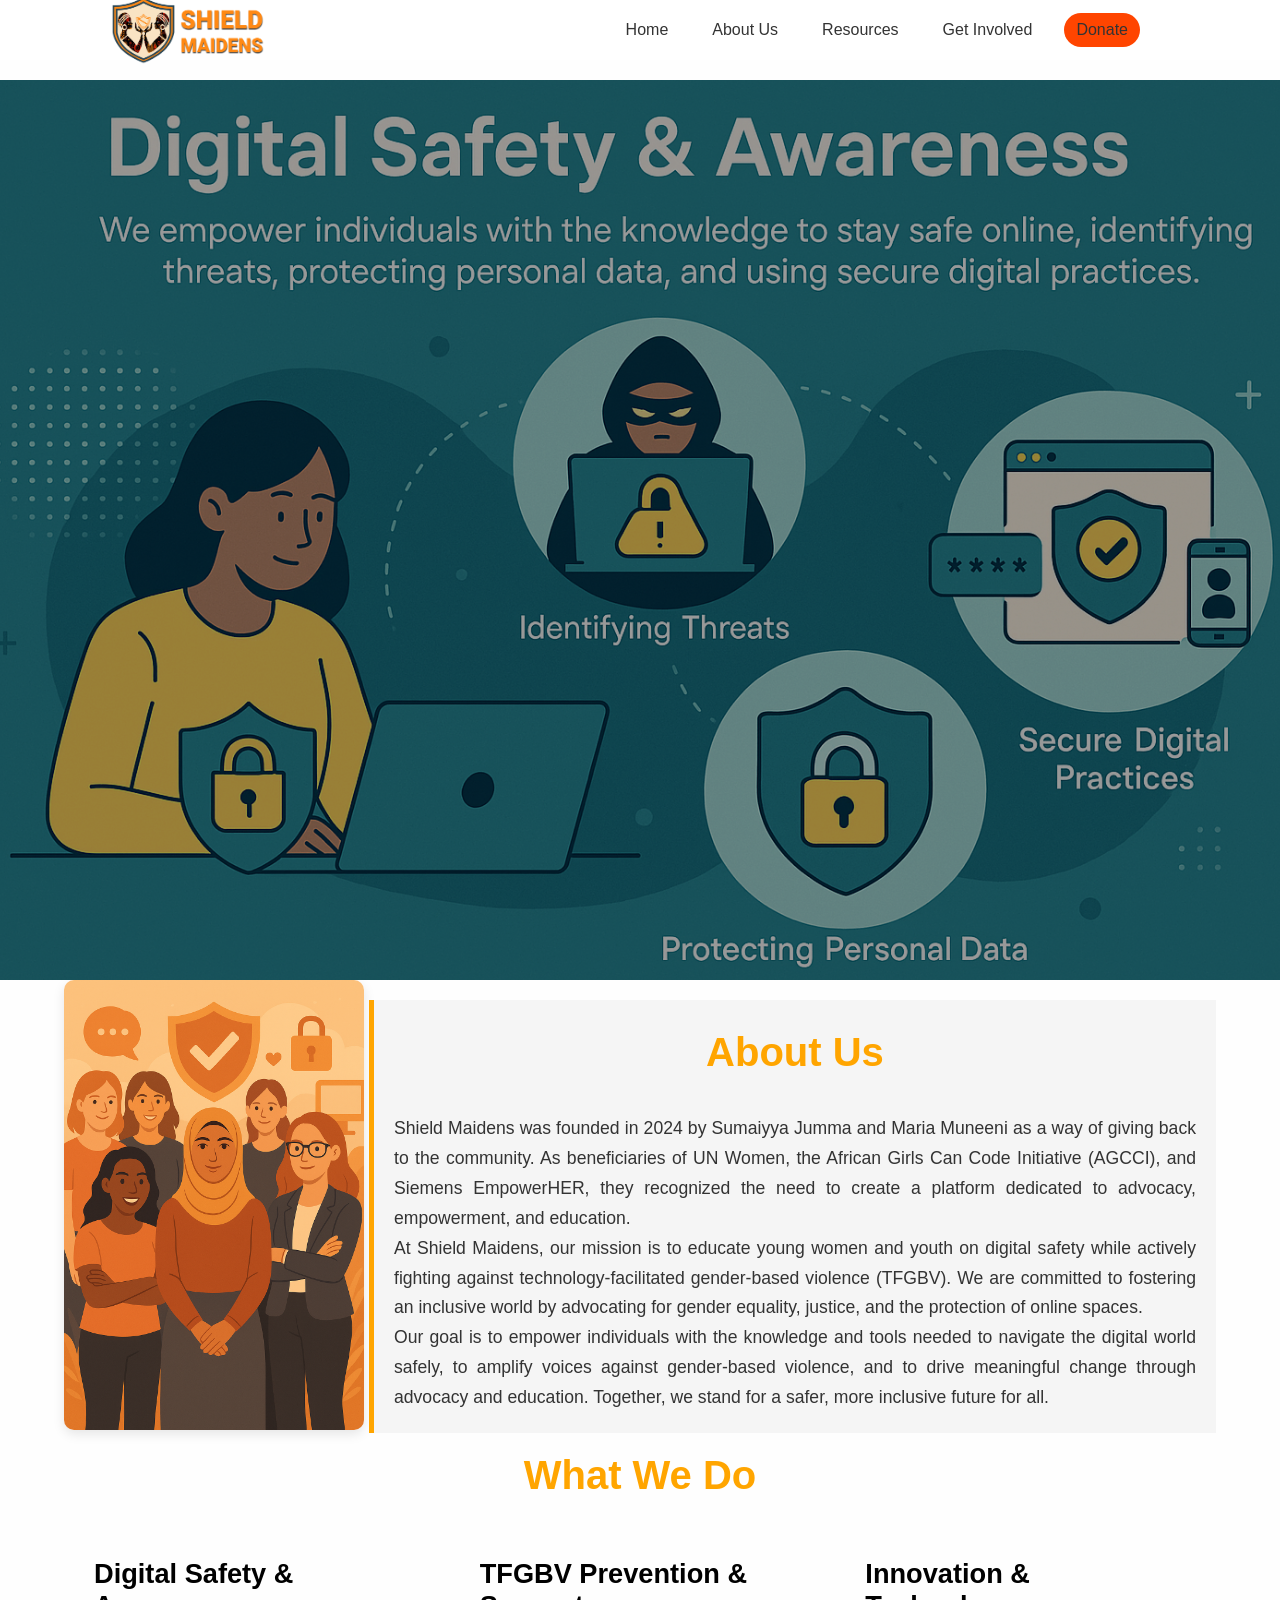
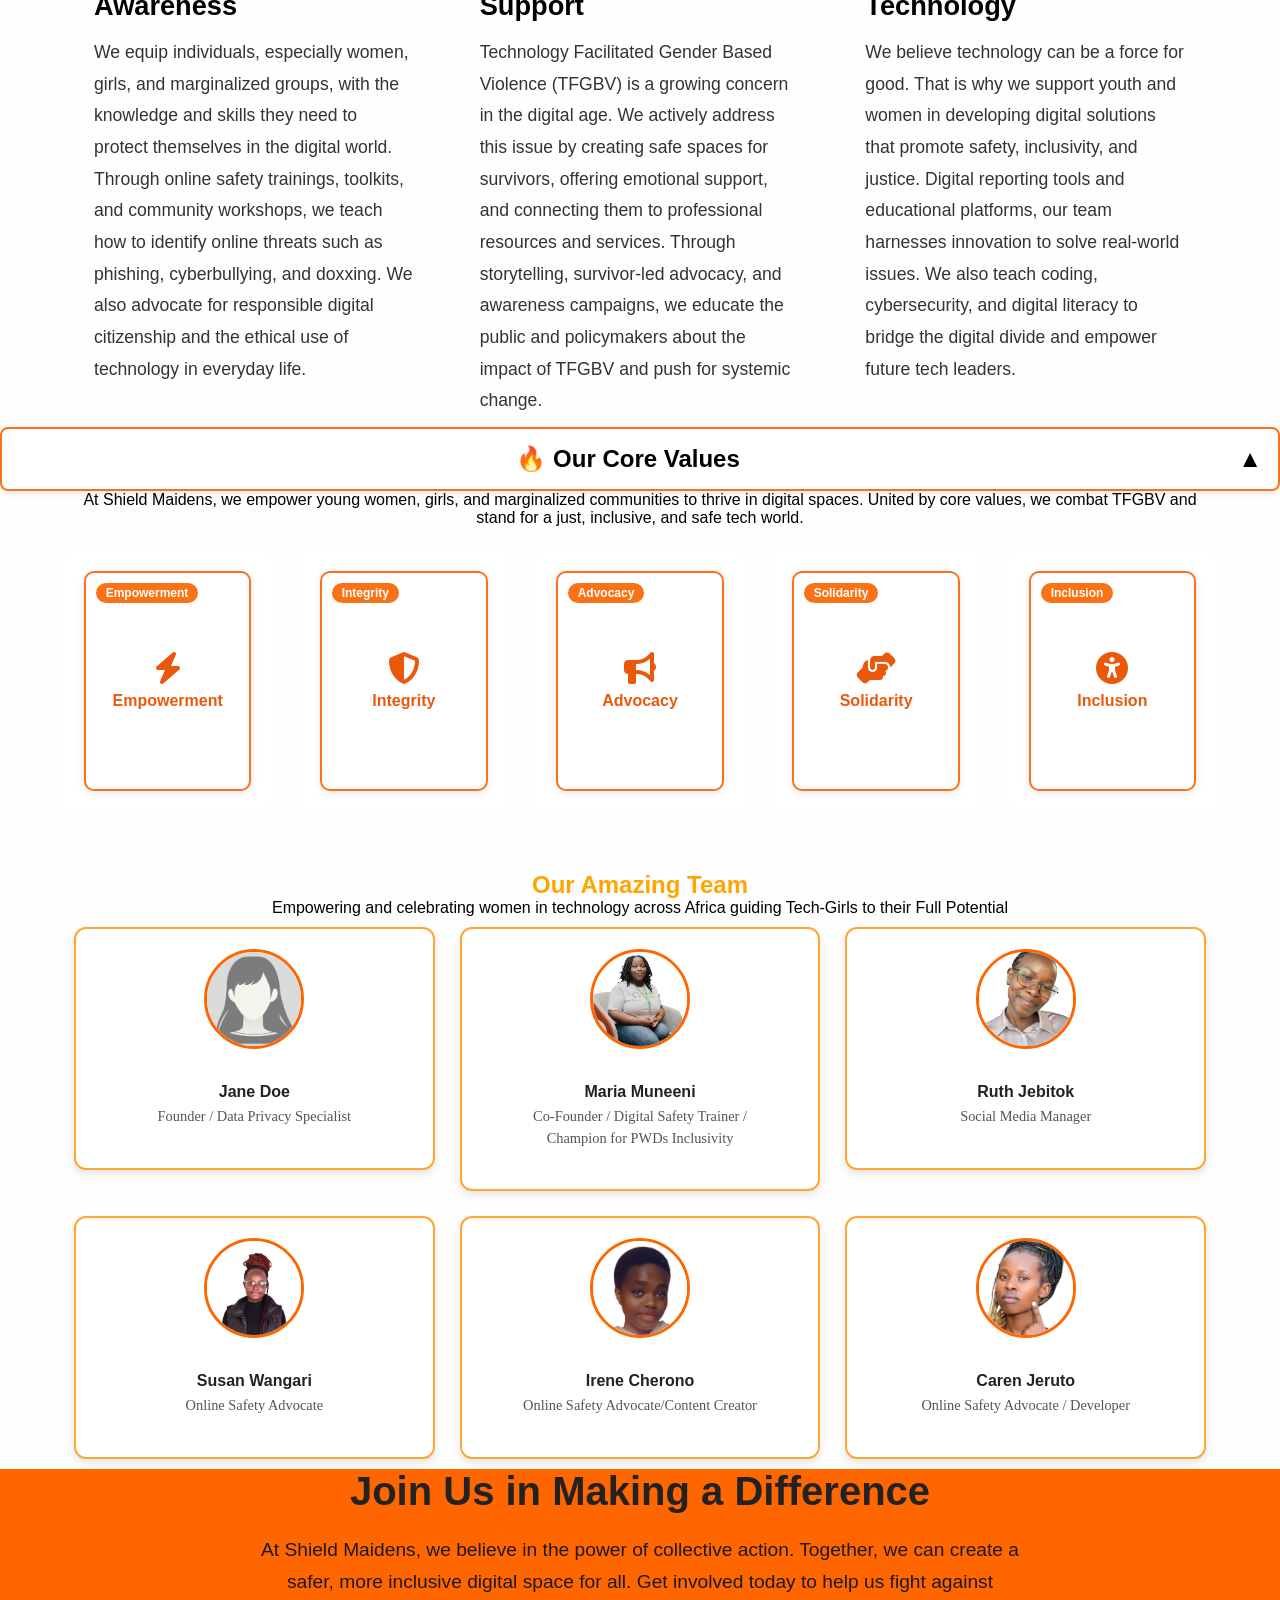
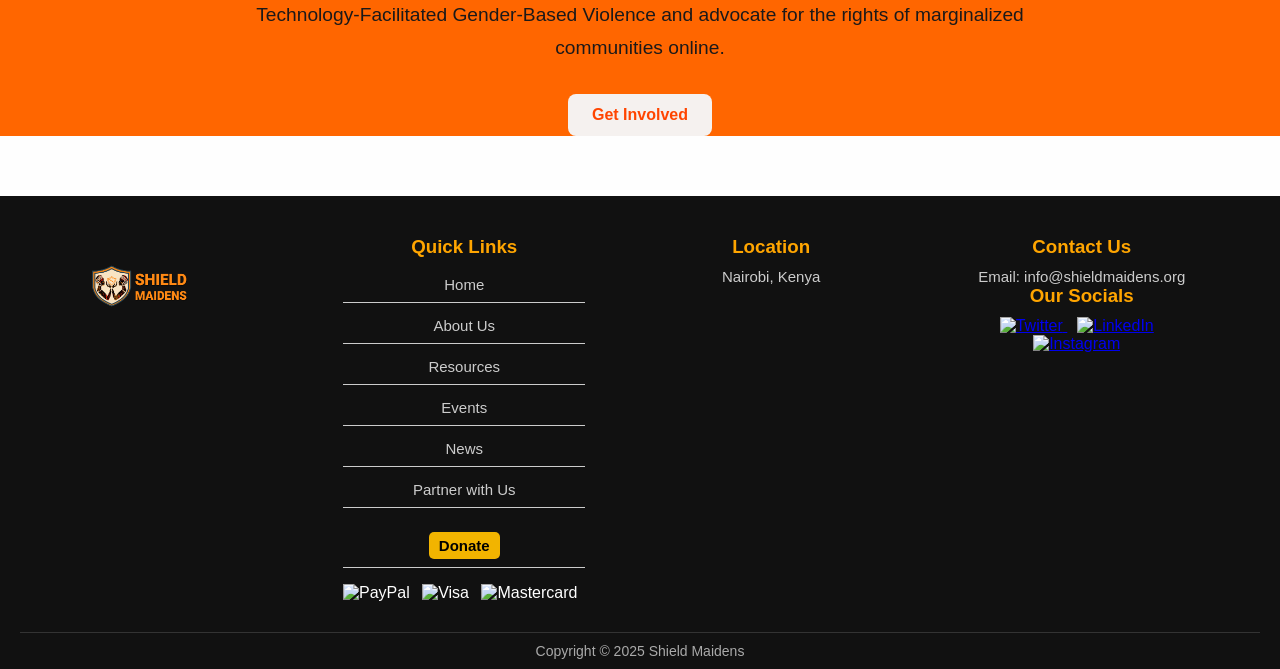
==== commit 3401d13e: "Update about us, index, style; add irene.png" ====
--- a/about us.html
+++ b/about us.html
@@ -811,9 +811,83 @@
   }
 }
 
-.logo{
+@media (max-width: 768px) {
+  /* WHAT WE DO: Stack items vertically on phones */
+  .what-we-do-container {
+    flex-direction: column;
+    align-items: center;
+  }
+
+  .what-we-do-item {
+    width: 90%;
+    margin-bottom: 20px;
+  }
+
+  /* OUR TEAM: Stack members vertically on phones */
+  .team-container {
+    flex-direction: column !important;
+    align-items:center
+  }
+
+  .team-member {
+    width: 90% !important;
+    margin-bottom : 20px;
+  }
+}
+
+
+
+
+
+/* Desktop - big logo */
+.logo {
   height: 200px !important;
-}
+  object-fit: contain;
+}
+
+/* ✅ Mobile-specific fixes */
+@media (max-width: 768px) {
+  .logo {
+    height: 150px !important; /* Smaller logo for phones */
+  }
+
+  .hamburger {
+    font-size: 24px;
+    display: block;
+    align-self: center; /* Keeps it aligned vertically */
+  }
+
+  .logo-link {
+    justify-content: flex-start;
+    align-items: center;
+  }
+}
+@media (max-width: 768px) {
+  .about-container {
+    flex-direction: column;
+    align-items: center;
+    text-align: center;
+    gap: 20px;
+    padding: 20px;
+  }
+
+  .about-image,
+  .about-text {
+    width: 100%;
+    max-width: 95%;
+  }
+
+  .about-text h2 {
+    font-size: 1.6rem;
+    margin-top: 20px;
+  }
+
+  .about-text p {
+    font-size: 1rem;
+    line-height: 1.6;
+  }
+}
+
     </style>
 </head>
 <body>
@@ -1034,6 +1108,13 @@
           </div>
       </div>
       <div class="team-member">
+        <img src="images/irene.png" alt="Ruth">
+        <div class="team-info">
+            <h3>Irene Cherono</h3>
+            <p>Online Safety Advocate/Content Creator</p>
+        </div>
+    </div>
+      <div class="team-member">
           <img src="images/rey.png" alt="Caren">
           <div class="team-info">
               <h3>Caren Jeruto</h3>
--- a/style.css
+++ b/style.css
@@ -1757,3 +1757,89 @@
   }
 }
 
+/* Hamburger Icon (Mobile Only) */
+.hamburger {
+  display: none;
+  position: fixed;
+  top: 20px;
+  right: 20px;
+  font-size: 28px;
+  color: #ff4500;
+  z-index: 1100;
+  cursor: pointer;
+}
+
+/* Sidebar Menu */
+.mobile-menu {
+  position: fixed;
+  top: 0;
+  left: -100%;
+  width: 75%;
+  max-width: 280px;
+  height: 100vh;
+  background-color: white;
+  box-shadow: 2px 0 5px rgba(0,0,0,0.2);
+  transition: 0.3s ease-in-out;
+  z-index: 1050;
+  padding: 20px;
+}
+
+.mobile-menu.active {
+  left: 0;
+}
+
+.menu-header {
+  display: flex;
+  justify-content: flex-end;
+}
+
+.close-btn {
+  font-size: 26px;
+  color: #ff4500;
+  cursor: pointer;
+}
+
+.mobile-menu ul {
+  list-style: none;
+  padding: 0;
+  margin-top: 40px;
+}
+
+.mobile-menu ul li {
+  margin-bottom: 15px;
+}
+
+.mobile-menu ul li a {
+  text-decoration: none;
+  font-size: 18px;
+  color: #222;
+}
+
+.mobile-menu ul li a.highlight {
+  background-color: #ff4500;
+  color: white;
+  padding: 10px 15px;
+  border-radius: 20px;
+}
+
+/* Show hamburger and hide desktop links on mobile */
+@media (max-width: 768px) {
+  .hamburger {
+    display: block;
+  }
+
+  .nav-links {
+    display: none !important;
+  }
+
+  nav {
+    display: flex;
+    justify-content: space-between;
+    align-items: center;
+    padding-right: 60px; /* space for hamburger */
+  }
+
+  .logo-link img {
+    height: 45px !important;
+  }
+}
